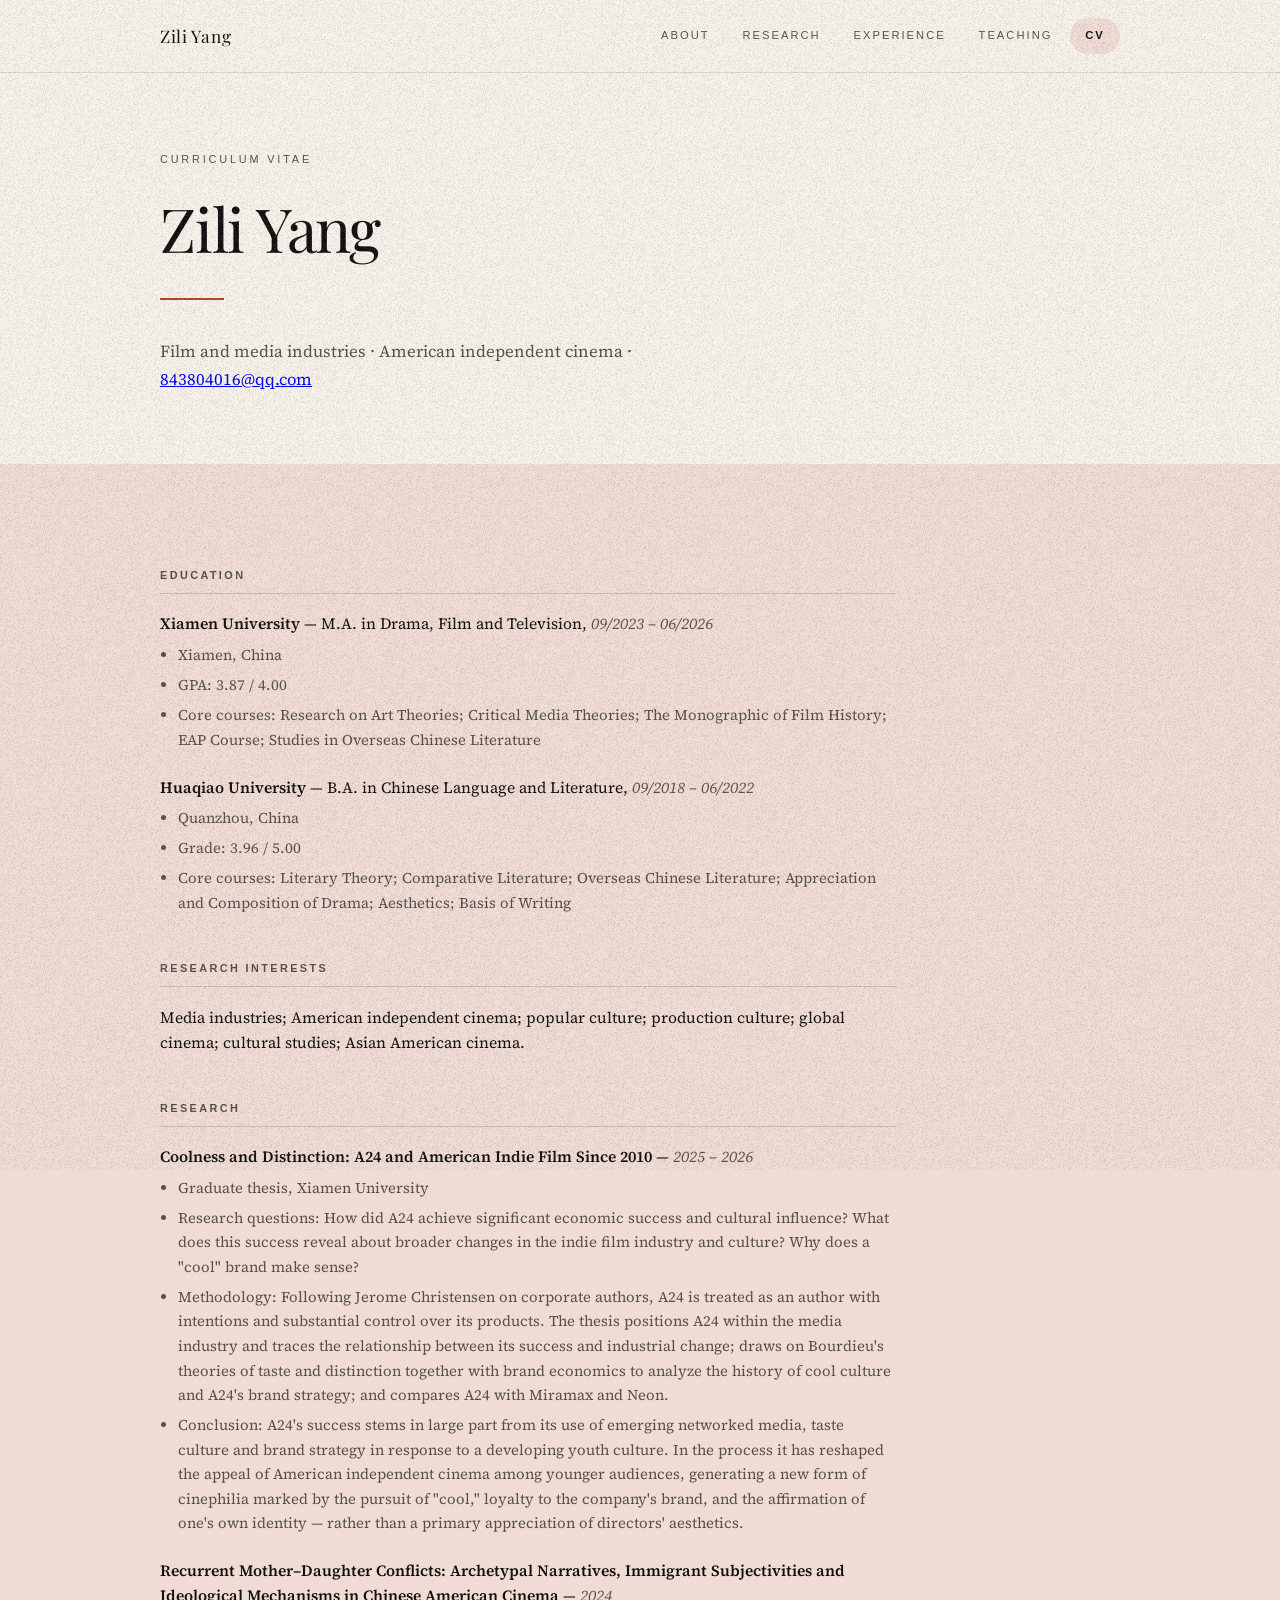
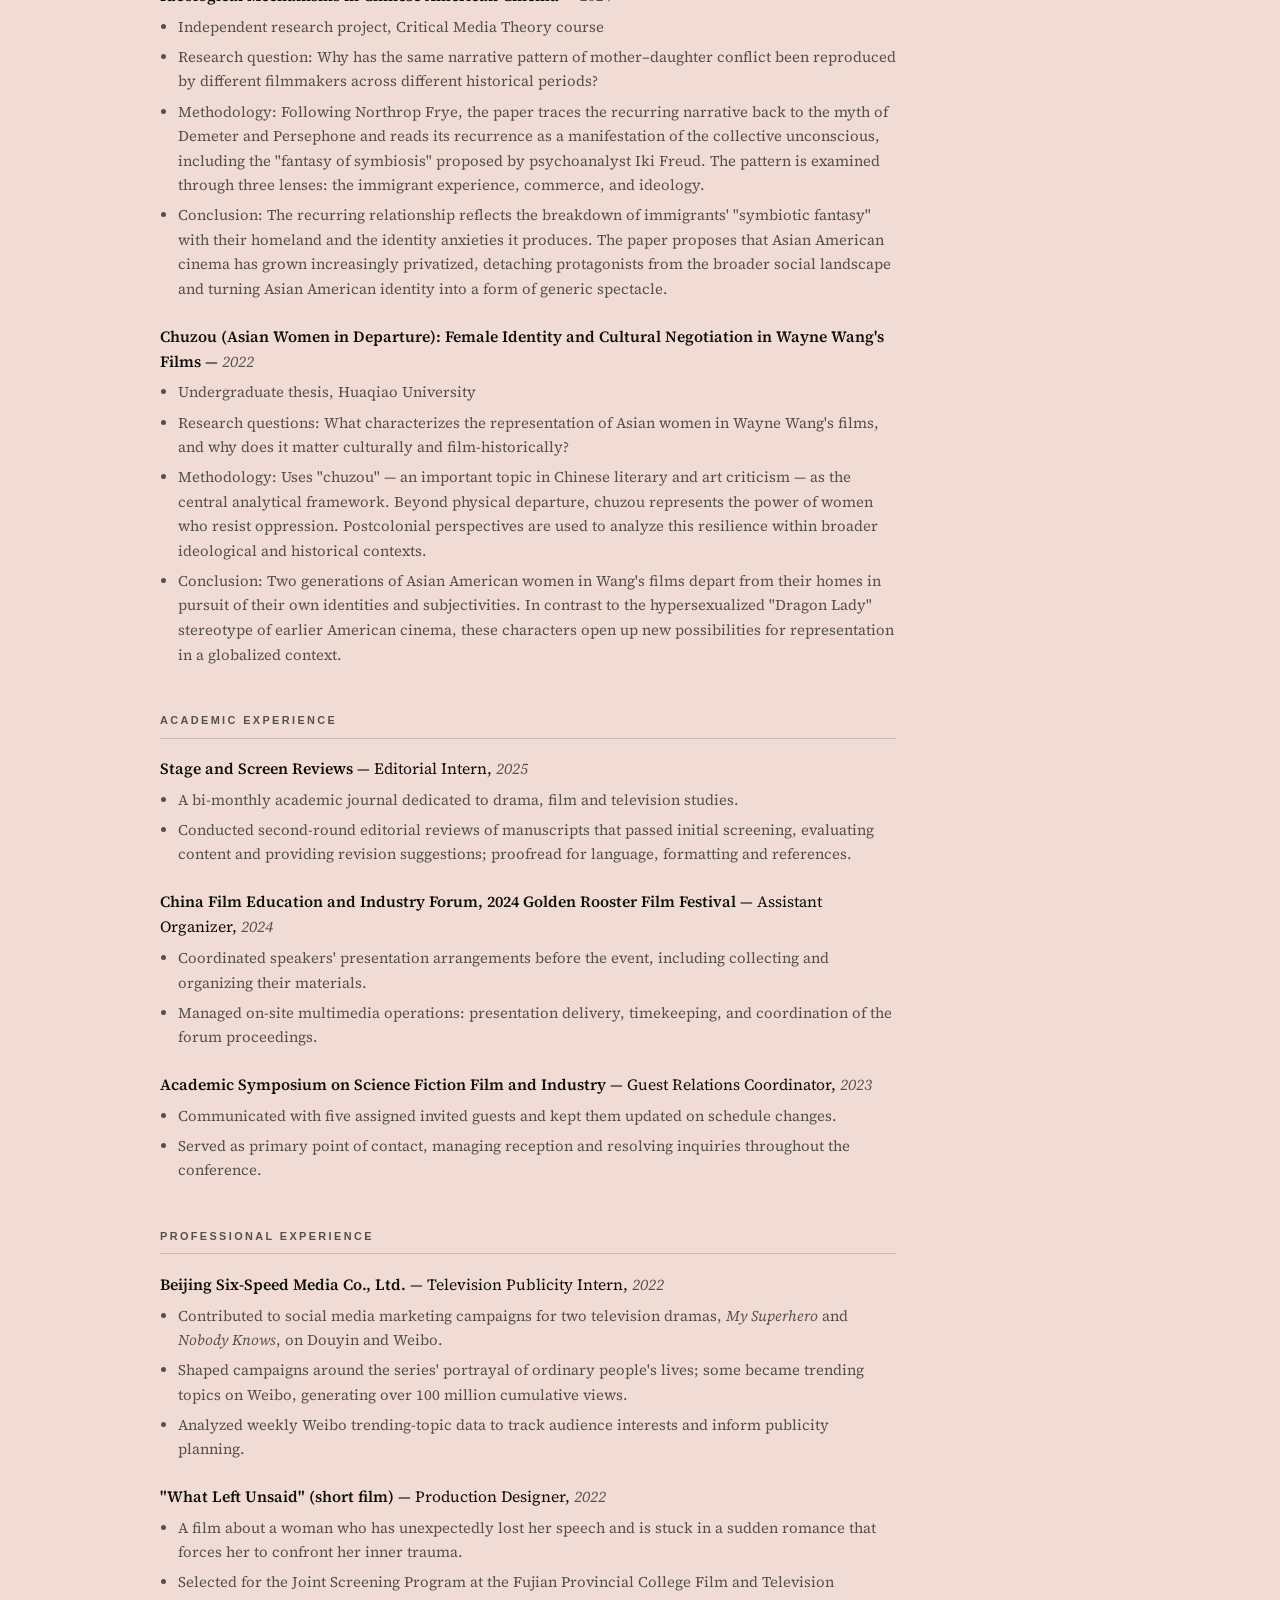
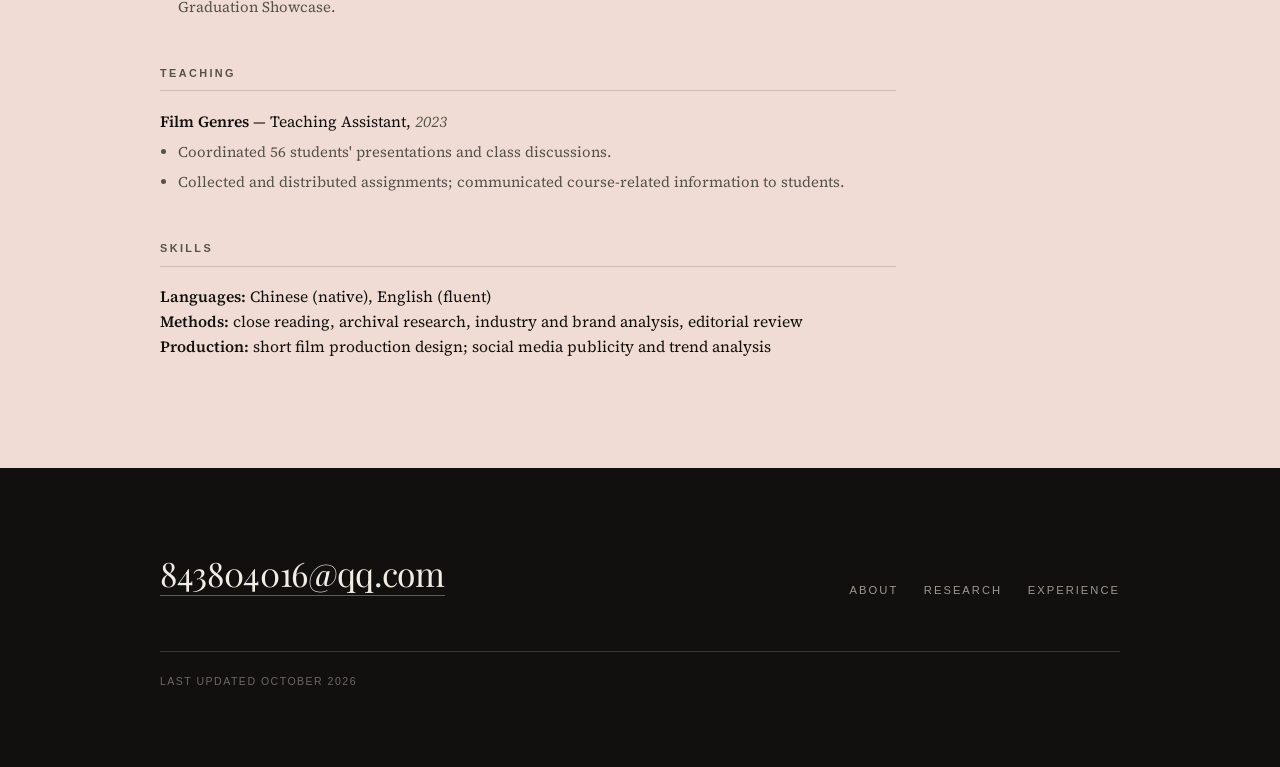
==== cv.html @ bf41a6b5 "Multi-page editorial site with top navigation" ====
<!DOCTYPE html>
<html lang="en">
<head>
  <meta charset="UTF-8">
  <meta name="viewport" content="width=device-width, initial-scale=1">
  <title>CV — Zili Yang</title>
  <meta name="description" content="Curriculum vitae of Zili Yang — education, research, academic and professional experience.">
  <link rel="icon" href="data:image/svg+xml,<svg xmlns='http://www.w3.org/2000/svg' viewBox='0 0 32 32'><rect width='32' height='32' fill='%2312100e'/><text x='16' y='23' font-family='Georgia,serif' font-size='17' font-style='italic' fill='%23f6f2ea' text-anchor='middle'>Z</text></svg>">
  <link rel="stylesheet" href="style.css">
</head>
<body>

  <header class="nav">
    <div class="wrap nav-inner">
      <a class="nav-name" href="index.html">Zili Yang</a>
      <nav class="nav-links">
        <a href="index.html">About</a>
        <a href="research.html">Research</a>
        <a href="experience.html">Experience</a>
        <a href="teaching.html">Teaching</a>
        <a class="is-active" href="cv.html">CV</a>
      </nav>
    </div>
  </header>

  <section class="band band--paper page-head">
    <div class="wrap">
      <p class="kicker">Curriculum vitae</p>
      <h1 class="page-title">Zili Yang</h1>
      <div class="hero-rule"></div>
      <p class="page-lede">
        Film and media industries · American independent cinema ·
        <a href="mailto:843804016@qq.com">843804016@qq.com</a>
      </p>
    </div>
  </section>

  <section class="band band--blush">
    <div class="wrap">
      <div class="cv">

        <h3>Education</h3>

        <div class="entry-block">
          <p><strong>Xiamen University</strong> — M.A. in Drama, Film and Television, <em>09/2023 – 06/2026</em></p>
          <ul>
            <li>Xiamen, China</li>
            <li>GPA: 3.87 / 4.00</li>
            <li>Core courses: Research on Art Theories; Critical Media Theories; The Monographic of Film History; EAP Course; Studies in Overseas Chinese Literature</li>
          </ul>
        </div>

        <div class="entry-block">
          <p><strong>Huaqiao University</strong> — B.A. in Chinese Language and Literature, <em>09/2018 – 06/2022</em></p>
          <ul>
            <li>Quanzhou, China</li>
            <li>Grade: 3.96 / 5.00</li>
            <li>Core courses: Literary Theory; Comparative Literature; Overseas Chinese Literature; Appreciation and Composition of Drama; Aesthetics; Basis of Writing</li>
          </ul>
        </div>

        <h3>Research Interests</h3>
        <p>
          Media industries; American independent cinema; popular culture;
          production culture; global cinema; cultural studies; Asian American
          cinema.
        </p>

        <h3>Research</h3>

        <div class="entry-block">
          <p><strong>Coolness and Distinction: A24 and American Indie Film Since 2010</strong> — <em>2025 – 2026</em></p>
          <ul>
            <li>Graduate thesis, Xiamen University</li>
            <li>Research questions: How did A24 achieve significant economic success and cultural influence? What does this success reveal about broader changes in the indie film industry and culture? Why does a "cool" brand make sense?</li>
            <li>Methodology: Following Jerome Christensen on corporate authors, A24 is treated as an author with intentions and substantial control over its products. The thesis positions A24 within the media industry and traces the relationship between its success and industrial change; draws on Bourdieu's theories of taste and distinction together with brand economics to analyze the history of cool culture and A24's brand strategy; and compares A24 with Miramax and Neon.</li>
            <li>Conclusion: A24's success stems in large part from its use of emerging networked media, taste culture and brand strategy in response to a developing youth culture. In the process it has reshaped the appeal of American independent cinema among younger audiences, generating a new form of cinephilia marked by the pursuit of "cool," loyalty to the company's brand, and the affirmation of one's own identity — rather than a primary appreciation of directors' aesthetics.</li>
          </ul>
        </div>

        <div class="entry-block">
          <p><strong>Recurrent Mother–Daughter Conflicts: Archetypal Narratives, Immigrant Subjectivities and Ideological Mechanisms in Chinese American Cinema</strong> — <em>2024</em></p>
          <ul>
            <li>Independent research project, Critical Media Theory course</li>
            <li>Research question: Why has the same narrative pattern of mother–daughter conflict been reproduced by different filmmakers across different historical periods?</li>
            <li>Methodology: Following Northrop Frye, the paper traces the recurring narrative back to the myth of Demeter and Persephone and reads its recurrence as a manifestation of the collective unconscious, including the "fantasy of symbiosis" proposed by psychoanalyst Iki Freud. The pattern is examined through three lenses: the immigrant experience, commerce, and ideology.</li>
            <li>Conclusion: The recurring relationship reflects the breakdown of immigrants' "symbiotic fantasy" with their homeland and the identity anxieties it produces. The paper proposes that Asian American cinema has grown increasingly privatized, detaching protagonists from the broader social landscape and turning Asian American identity into a form of generic spectacle.</li>
          </ul>
        </div>

        <div class="entry-block">
          <p><strong>Chuzou (Asian Women in Departure): Female Identity and Cultural Negotiation in Wayne Wang's Films</strong> — <em>2022</em></p>
          <ul>
            <li>Undergraduate thesis, Huaqiao University</li>
            <li>Research questions: What characterizes the representation of Asian women in Wayne Wang's films, and why does it matter culturally and film-historically?</li>
            <li>Methodology: Uses "chuzou" — an important topic in Chinese literary and art criticism — as the central analytical framework. Beyond physical departure, chuzou represents the power of women who resist oppression. Postcolonial perspectives are used to analyze this resilience within broader ideological and historical contexts.</li>
            <li>Conclusion: Two generations of Asian American women in Wang's films depart from their homes in pursuit of their own identities and subjectivities. In contrast to the hypersexualized "Dragon Lady" stereotype of earlier American cinema, these characters open up new possibilities for representation in a globalized context.</li>
          </ul>
        </div>

        <h3>Academic Experience</h3>

        <div class="entry-block">
          <p><strong>Stage and Screen Reviews</strong> — Editorial Intern, <em>2025</em></p>
          <ul>
            <li>A bi-monthly academic journal dedicated to drama, film and television studies.</li>
            <li>Conducted second-round editorial reviews of manuscripts that passed initial screening, evaluating content and providing revision suggestions; proofread for language, formatting and references.</li>
          </ul>
        </div>

        <div class="entry-block">
          <p><strong>China Film Education and Industry Forum, 2024 Golden Rooster Film Festival</strong> — Assistant Organizer, <em>2024</em></p>
          <ul>
            <li>Coordinated speakers' presentation arrangements before the event, including collecting and organizing their materials.</li>
            <li>Managed on-site multimedia operations: presentation delivery, timekeeping, and coordination of the forum proceedings.</li>
          </ul>
        </div>

        <div class="entry-block">
          <p><strong>Academic Symposium on Science Fiction Film and Industry</strong> — Guest Relations Coordinator, <em>2023</em></p>
          <ul>
            <li>Communicated with five assigned invited guests and kept them updated on schedule changes.</li>
            <li>Served as primary point of contact, managing reception and resolving inquiries throughout the conference.</li>
          </ul>
        </div>

        <h3>Professional Experience</h3>

        <div class="entry-block">
          <p><strong>Beijing Six-Speed Media Co., Ltd.</strong> — Television Publicity Intern, <em>2022</em></p>
          <ul>
            <li>Contributed to social media marketing campaigns for two television dramas, <em>My Superhero</em> and <em>Nobody Knows</em>, on Douyin and Weibo.</li>
            <li>Shaped campaigns around the series' portrayal of ordinary people's lives; some became trending topics on Weibo, generating over 100 million cumulative views.</li>
            <li>Analyzed weekly Weibo trending-topic data to track audience interests and inform publicity planning.</li>
          </ul>
        </div>

        <div class="entry-block">
          <p><strong>"What Left Unsaid" (short film)</strong> — Production Designer, <em>2022</em></p>
          <ul>
            <li>A film about a woman who has unexpectedly lost her speech and is stuck in a sudden romance that forces her to confront her inner trauma.</li>
            <li>Selected for the Joint Screening Program at the Fujian Provincial College Film and Television Graduation Showcase.</li>
          </ul>
        </div>

        <h3>Teaching</h3>

        <div class="entry-block">
          <p><strong>Film Genres</strong> — Teaching Assistant, <em>2023</em></p>
          <ul>
            <li>Coordinated 56 students' presentations and class discussions.</li>
            <li>Collected and distributed assignments; communicated course-related information to students.</li>
          </ul>
        </div>

        <h3>Skills</h3>
        <p>
          <strong>Languages:</strong> Chinese (native), English (fluent)<br>
          <strong>Methods:</strong> close reading, archival research, industry and brand analysis, editorial review<br>
          <strong>Production:</strong> short film production design; social media publicity and trend analysis
        </p>

      </div>
    </div>
  </section>

  <footer class="band band--ink footer">
    <div class="wrap">
      <div class="footer-grid">
        <p class="footer-mail">
          <a href="mailto:843804016@qq.com">843804016@qq.com</a>
        </p>
        <ul class="footer-links">
          <li><a href="index.html">About</a></li>
          <li><a href="research.html">Research</a></li>
          <li><a href="experience.html">Experience</a></li>
        </ul>
      </div>
      <p class="footer-note">Last updated October 2026</p>
    </div>
  </footer>

</body>
</html>
---- style.css ----
/* ============================================================
   学术主页 · 视觉层
   ------------------------------------------------------------
   设计语言取自两份参考：
   · 参考一的做法 —— 整片换底色的横带（纸白 / 淡玫瑰 / 墨黑）
     交替出现，Playfair 衬线大标题，人像出血到版面左边缘外。
   · 参考二的做法 —— 电影剧照式的图文交替、散文式图注、
     用极小的大写无衬线字做标签。
   共同点：只有三种颜色、两种字体、一条细红线；
   其余全靠字号落差和留白。
   ============================================================ */

/* ---------- 自动托管在站内的字体（不依赖外部 CDN） ---------- */

@font-face {
  font-family: 'Playfair Display';
  font-style: normal;
  font-weight: 400 900;
  font-display: swap;
  src: url('fonts/playfair-normal.woff2') format('woff2');
}

@font-face {
  font-family: 'Playfair Display';
  font-style: italic;
  font-weight: 400 900;
  font-display: swap;
  src: url('fonts/playfair-italic.woff2') format('woff2');
}

@font-face {
  font-family: 'Source Serif 4';
  font-style: normal;
  font-weight: 200 900;
  font-display: swap;
  src: url('fonts/sourceserif-normal.woff2') format('woff2');
}

@font-face {
  font-family: 'Source Serif 4';
  font-style: italic;
  font-weight: 200 900;
  font-display: swap;
  src: url('fonts/sourceserif-italic.woff2') format('woff2');
}

/* ---------- 控制面板：改这里就能换掉整套气质 ---------- */

:root {
  --paper:     #f6f2ea;   /* 纸白，带暖调 */
  --blush:     #f0dcd4;   /* 淡玫瑰，用于人像带 */
  --ink:       #12100e;   /* 墨黑，稍微偏棕，比纯黑柔和 */
  --ink-soft:  #56504a;
  --accent:    #b8402e;   /* 唯一的彩色：电影海报那种暗红 */
  --on-ink:    #f2ede4;   /* 墨黑底上的字色 */

  --display: 'Playfair Display', Georgia, 'Songti SC', SimSun, serif;
  --body:    'Source Serif 4', Georgia, 'Songti SC', SimSun, serif;
  --label:   'Segoe UI', -apple-system, 'PingFang SC', 'Microsoft YaHei', sans-serif;

  --wrap: 68rem;          /* 版面宽度 */
  --gutter: clamp(1.25rem, 5vw, 4.5rem);
}

* { box-sizing: border-box; }

html {
  scroll-behavior: smooth;
  -webkit-text-size-adjust: 100%;
}

body {
  margin: 0;
  background: var(--paper);
  color: var(--ink);
  font-family: var(--body);
  font-size: 1.0625rem;
  line-height: 1.72;
  -webkit-font-smoothing: antialiased;
}

img { max-width: 100%; display: block; }

/* ---------- 全站胶片颗粒 ---------- */
/* 一层固定覆盖视口的噪点贴图（grain.png，黑白点 + 极低透明度），
   不参与布局、不接收鼠标事件。因为贴图里同时有白点和黑点，
   浅色带上显脏、深色带上显亮，两个底都能吃到。
   想调强弱：改这里的 opacity（整体），或重新生成 grain.png 调 alpha。 */

body::after {
  content: '';
  position: fixed;
  inset: -30%;
  z-index: 60;
  pointer-events: none;
  background-image: url('grain.png');
  background-size: 220px 220px;
  opacity: 0.85;
  animation: grain-shift 1.6s steps(5) infinite;
  will-change: transform;
}

@keyframes grain-shift {
  0%   { transform: translate(0, 0); }
  20%  { transform: translate(-1.2%, -0.8%); }
  40%  { transform: translate(0.9%, -1.4%); }
  60%  { transform: translate(-0.7%, 1.1%); }
  80%  { transform: translate(1.3%, 0.5%); }
  100% { transform: translate(0, 0); }
}

@media (prefers-reduced-motion: reduce) {
  body::after { animation: none; }
}

/* ---------- 横带：整片换底色的基础单元 ---------- */

.band {
  position: relative;
  padding: clamp(3.5rem, 8vw, 7.5rem) 0;
}

.band--paper { background: var(--paper); }
.band--blush { background: var(--blush); }
.band--ink   { background: var(--ink); color: var(--on-ink); }

.wrap {
  max-width: var(--wrap);
  margin: 0 auto;
  padding: 0 var(--gutter);
}

/* ---------- 顶部条 ---------- */

.topbar {
  position: sticky;
  top: 0;
  z-index: 20;
  background: var(--paper);
  background: color-mix(in srgb, var(--paper) 92%, transparent);
  backdrop-filter: blur(10px);
  border-bottom: 1px solid color-mix(in srgb, var(--ink) 12%, transparent);
}

.topbar-inner {
  display: flex;
  align-items: baseline;
  justify-content: space-between;
  gap: 1.5rem;
  padding-top: 1rem;
  padding-bottom: 1rem;
}

.topbar-name {
  font-family: var(--display);
  font-size: 1rem;
  letter-spacing: 0.06em;
}

.topnav {
  display: flex;
  gap: clamp(1rem, 3vw, 2.25rem);
}

.topnav a,
.hero-links a,
.footer-links a {
  font-family: var(--label);
  font-size: 0.7rem;
  font-weight: 500;
  letter-spacing: 0.18em;
  text-transform: uppercase;
  color: var(--ink-soft);
  text-decoration: none;
  transition: color 0.18s ease;
}

.topnav a:hover,
.hero-links a:hover { color: var(--accent); }

/* ---------- 首屏 ---------- */

.hero {
  padding-top: clamp(3rem, 7vw, 6rem);
  padding-bottom: 0;
  overflow: hidden;
}

.kicker {
  margin: 0 0 1.75rem;
  font-family: var(--label);
  font-size: 0.68rem;
  font-weight: 500;
  letter-spacing: 0.26em;
  text-transform: uppercase;
  color: var(--ink-soft);
}

.hero-name {
  margin: 0;
  font-family: var(--display);
  font-weight: 400;
  font-size: clamp(3.4rem, 13vw, 9rem);
  line-height: 0.86;
  letter-spacing: -0.025em;
}

.hero-rule {
  width: 4rem;
  height: 2px;
  margin: clamp(1.5rem, 3vw, 2.5rem) 0;
  background: var(--accent);
}

.hero-lede {
  max-width: 34rem;
  margin: 0 0 2rem;
  font-size: clamp(1.05rem, 1.6vw, 1.3rem);
  line-height: 1.6;
}

.hero-links {
  display: flex;
  flex-wrap: wrap;
  gap: 0.75rem 2rem;
  margin: 0;
  padding: 0 0 clamp(2.5rem, 6vw, 4.5rem);
  list-style: none;
}

.hero-links a { border-bottom: 1px solid color-mix(in srgb, var(--ink) 25%, transparent); padding-bottom: 2px; }

/* 首屏底部一条极细的红色键线，作为进入下一带的过渡 */
.hero::after {
  content: '';
  display: block;
  height: 1px;
  background: color-mix(in srgb, var(--ink) 14%, transparent);
}

/* ---------- 章节编号标签 ---------- */

.section-num {
  margin: 0 0 1.75rem;
  font-family: var(--label);
  font-size: 0.68rem;
  font-weight: 500;
  letter-spacing: 0.24em;
  text-transform: uppercase;
  color: var(--accent);
}

.band--ink .section-num { color: color-mix(in srgb, var(--on-ink) 55%, transparent); }

h2 {
  margin: 0 0 1.5rem;
  font-family: var(--display);
  font-weight: 400;
  font-size: clamp(1.75rem, 3.6vw, 2.6rem);
  line-height: 1.12;
  letter-spacing: -0.015em;
}

/* ---------- About：人像出血 + 正文 ---------- */

.about-grid {
  display: grid;
  grid-template-columns: minmax(0, 22rem) minmax(0, 1fr);
  gap: clamp(2rem, 5vw, 4.5rem);
  align-items: start;
}

/* 人像向左溢出到版面外，模仿参考一里被切掉一半的脸 */
.about-portrait {
  margin-left: calc(var(--gutter) * -1 - 3rem);
}

.portrait-frame {
  position: relative;
  aspect-ratio: 3 / 4;
  background: #191614;
  overflow: hidden;
}

.portrait-frame img {
  width: 100%;
  height: 100%;
  object-fit: cover;
  filter: grayscale(1) contrast(1.08);
}

.portrait-placeholder {
  position: absolute;
  inset: 0;
  display: grid;
  place-content: center;
  gap: 0.5rem;
  text-align: center;
  font-family: var(--label);
  font-size: 0.62rem;
  letter-spacing: 0.22em;
  text-transform: uppercase;
  color: color-mix(in srgb, var(--on-ink) 42%, transparent);
}

.portrait-frame::before {
  content: '';
  position: absolute;
  inset: 0.75rem;
  border: 1px solid color-mix(in srgb, var(--on-ink) 16%, transparent);
  pointer-events: none;
  z-index: 1;
}

.portrait-cap {
  margin: 0.75rem 0 0;
  font-family: var(--label);
  font-size: 0.62rem;
  letter-spacing: 0.16em;
  text-transform: uppercase;
  color: var(--ink-soft);
}

.about-copy p { margin: 0 0 1.15rem; max-width: 34rem; }

.interests {
  margin-top: 2rem !important;
  padding-top: 1.25rem;
  border-top: 1px solid color-mix(in srgb, var(--ink) 18%, transparent);
  font-size: 0.95rem;
  line-height: 1.7;
  color: var(--ink-soft);
}

.interests strong {
  font-family: var(--label);
  font-size: 0.66rem;
  font-weight: 600;
  letter-spacing: 0.2em;
  text-transform: uppercase;
  color: var(--ink);
  display: block;
  margin-bottom: 0.5rem;
}

/* ---------- 墨黑引文带：整页唯一"电影感"的正面 ---------- */

.quote {
  overflow: hidden;
  text-align: center;
}

.quote .wrap { position: relative; }

.quote blockquote {
  margin: 0 auto;
  max-width: 30ch;
  font-family: var(--display);
  font-style: italic;
  font-weight: 400;
  font-size: clamp(1.5rem, 3.4vw, 2.4rem);
  line-height: 1.34;
  letter-spacing: -0.01em;
}

.quote cite {
  display: block;
  margin-top: 2rem;
  font-family: var(--label);
  font-style: normal;
  font-size: 0.66rem;
  letter-spacing: 0.24em;
  text-transform: uppercase;
  color: color-mix(in srgb, var(--on-ink) 50%, transparent);
}

/* ---------- 论文列表 ---------- */

.group {
  margin: 3rem 0 1rem;
  font-family: var(--label);
  font-size: 0.68rem;
  font-weight: 600;
  letter-spacing: 0.22em;
  text-transform: uppercase;
  color: var(--ink-soft);
}

.group:first-of-type { margin-top: 2rem; }

.entries {
  margin: 0;
  padding: 0;
  list-style: none;
  border-top: 1px solid color-mix(in srgb, var(--ink) 16%, transparent);
}

.entry {
  display: grid;
  grid-template-columns: 5rem minmax(0, 1fr);
  gap: clamp(1rem, 3vw, 2.5rem);
  padding: 1.35rem 0;
  border-bottom: 1px solid color-mix(in srgb, var(--ink) 16%, transparent);
}

.entry-year {
  font-family: var(--display);
  font-style: italic;
  font-size: 1.05rem;
  color: var(--ink-soft);
  padding-top: 0.1rem;
}

.entry-title {
  margin: 0 0 0.3rem;
  font-weight: 600;
  font-size: 1.05rem;
  line-height: 1.45;
}

.entry-meta {
  margin: 0;
  font-style: italic;
  font-size: 0.94rem;
  color: var(--ink-soft);
  line-height: 1.5;
}

/* ---------- 影单 ---------- */

.films-intro {
  max-width: 32rem;
  margin: 0 0 2.5rem;
}

.films {
  margin: 0;
  padding: 0;
  list-style: none;
  display: grid;
  grid-template-columns: repeat(2, minmax(0, 1fr));
  border-top: 1px solid color-mix(in srgb, var(--ink) 16%, transparent);
}

.films li {
  padding: 1.6rem 2.25rem 1.6rem 0;
  border-bottom: 1px solid color-mix(in srgb, var(--ink) 16%, transparent);
}

/* 两栏之间一条竖线，读起来像账本而不是卡片列表 */
.films li:nth-child(odd) {
  border-right: 1px solid color-mix(in srgb, var(--ink) 16%, transparent);
}

.films li:nth-child(even) {
  padding-left: 2.25rem;
  padding-right: 0;
}

.film-title {
  margin: 0 0 0.3rem;
  font-family: var(--display);
  font-style: italic;
  font-weight: 400;
  font-size: 1.3rem;
  line-height: 1.25;
}

.film-meta {
  margin: 0 0 0.65rem;
  font-family: var(--label);
  font-size: 0.62rem;
  letter-spacing: 0.18em;
  text-transform: uppercase;
  color: var(--ink-soft);
}

.film-note {
  margin: 0;
  font-size: 0.93rem;
  line-height: 1.55;
  color: var(--ink-soft);
}

/* ---------- 教学 ---------- */

.teach-list {
  margin: 0;
  padding: 0;
  list-style: none;
  border-top: 1px solid color-mix(in srgb, var(--ink) 16%, transparent);
}

.teach-list li {
  display: grid;
  grid-template-columns: 8rem minmax(0, 1fr);
  gap: clamp(1rem, 3vw, 2.5rem);
  padding: 1.15rem 0;
  border-bottom: 1px solid color-mix(in srgb, var(--ink) 16%, transparent);
}

.teach-when {
  font-family: var(--label);
  font-size: 0.7rem;
  letter-spacing: 0.14em;
  text-transform: uppercase;
  color: var(--ink-soft);
  padding-top: 0.3rem;
}

.teach-what { font-size: 1rem; line-height: 1.5; }
.teach-what em { font-style: italic; }

.teach-sub {
  display: block;
  font-size: 0.9rem;
  color: var(--ink-soft);
  margin-top: 0.15rem;
}

/* ---------- 页脚 ---------- */

.footer {
  padding: clamp(3rem, 6vw, 5rem) 0;
}

.footer-grid {
  display: grid;
  grid-template-columns: minmax(0, 1fr) auto;
  gap: 2rem;
  align-items: end;
}

.footer-mail {
  margin: 0;
  font-family: var(--display);
  font-size: clamp(1.4rem, 3vw, 2.1rem);
  letter-spacing: -0.01em;
}

.footer-mail a {
  color: var(--on-ink);
  text-decoration: none;
  border-bottom: 1px solid color-mix(in srgb, var(--on-ink) 35%, transparent);
}

.footer-mail a:hover { border-bottom-color: var(--on-ink); }

.footer-links {
  display: flex;
  flex-wrap: wrap;
  gap: 0.6rem 1.6rem;
  margin: 0;
  padding: 0;
  list-style: none;
  justify-content: flex-end;
}

.footer-links a { color: color-mix(in srgb, var(--on-ink) 62%, transparent); }
.footer-links a:hover { color: var(--on-ink); }

.footer-note {
  margin: 3rem 0 0;
  padding-top: 1.25rem;
  border-top: 1px solid color-mix(in srgb, var(--on-ink) 18%, transparent);
  font-family: var(--label);
  font-size: 0.66rem;
  letter-spacing: 0.14em;
  text-transform: uppercase;
  color: color-mix(in srgb, var(--on-ink) 40%, transparent);
}

/* ---------- 窄屏 ---------- */

@media (max-width: 46rem) {
  body { font-size: 1rem; }

  .topbar-inner { flex-direction: column; gap: 0.5rem; }
  .topnav { gap: 1.25rem; flex-wrap: wrap; }

  .about-grid { grid-template-columns: 1fr; }
  .about-portrait { margin-left: 0; }
  .portrait-frame { aspect-ratio: 4 / 3; }

  .entry,
  .teach-list li { grid-template-columns: 1fr; gap: 0.35rem; }
  .entry-year { padding-top: 0; }

  .films { grid-template-columns: 1fr; }
  .films li:nth-child(odd) { border-right: none; }
  .films li:nth-child(even) { padding-left: 0; }
  .films li { padding-right: 0; }

  .footer-grid { grid-template-columns: 1fr; align-items: start; }
  .footer-links { justify-content: flex-start; }
}

/* ---------- 深色系统 ---------- */

@media (prefers-color-scheme: dark) {
  :root {
    --paper:    #14120f;
    --blush:    #201a17;
    --ink:      #f2ede4;
    --ink-soft: #a09a92;
    --on-ink:   #14120f;
  }

  .band--ink { background: #f2ede4; color: #14120f; }
  .band--ink .section-num { color: #7a7166; }
}

/* ---------- 打印 ---------- */

@media print {
  .topbar { display: none; }
  body { background: #fff; color: #000; font-size: 10.5pt; }
  .band { background: #fff !important; color: #000 !important; padding: 1.5rem 0; }
  .band--ink { border-top: 1px solid #000; }
  body::after { display: none; }
  a { color: #000 !important; border: none !important; }
  .band { break-inside: avoid; }
}

/* ============================================================
   多页面版新增：顶部导航（药丸高亮）、页面标题区、CV 排版
   ============================================================ */

.nav {
  position: sticky;
  top: 0;
  z-index: 30;
  background: var(--paper);
  background: color-mix(in srgb, var(--paper) 92%, transparent);
  backdrop-filter: blur(10px);
  border-bottom: 1px solid color-mix(in srgb, var(--ink) 12%, transparent);
}

.nav-inner {
  display: flex;
  align-items: center;
  justify-content: space-between;
  gap: 1.5rem;
  min-height: 4.5rem;
  flex-wrap: wrap;
}

.nav-name {
  font-family: var(--display);
  font-size: 1.08rem;
  letter-spacing: 0.04em;
  color: var(--ink);
  text-decoration: none;
  border-bottom: none;
}

.nav-links {
  display: flex;
  flex-wrap: wrap;
  gap: 0.15rem;
}

.nav-links a {
  font-family: var(--label);
  font-size: 0.7rem;
  font-weight: 500;
  letter-spacing: 0.18em;
  text-transform: uppercase;
  color: var(--ink-soft);
  text-decoration: none;
  border-bottom: none;
  padding: 0.55rem 0.95rem;
  border-radius: 999px;
  transition: color 0.18s ease, background 0.18s ease;
}

.nav-links a:hover {
  color: var(--ink);
  background: color-mix(in srgb, var(--ink) 7%, transparent);
}

.nav-links a.is-active {
  color: var(--ink);
  font-weight: 600;
  background: var(--blush);
}

/* ---------- 内页标题区 ---------- */

.page-head {
  padding: clamp(3rem, 6vw, 5.5rem) 0 clamp(1.5rem, 3vw, 2.5rem);
}

.page-title {
  margin: 0 0 1.4rem;
  font-family: var(--display);
  font-weight: 400;
  font-size: clamp(2.1rem, 5.5vw, 3.8rem);
  line-height: 1.03;
  letter-spacing: -0.02em;
  max-width: 22ch;
}

.page-lede {
  max-width: 38rem;
  margin: 0 0 2rem;
  font-size: 1.05rem;
  line-height: 1.65;
  color: var(--ink-soft);
}

/* ---------- 研究条目（多页面版更宽松） ---------- */

.study {
  padding: 2rem 0;
  border-bottom: 1px solid color-mix(in srgb, var(--ink) 16%, transparent);
}

.study:first-of-type { border-top: 1px solid color-mix(in srgb, var(--ink) 16%, transparent); }

.study-head {
  display: grid;
  grid-template-columns: 6rem minmax(0, 1fr);
  gap: clamp(1rem, 3vw, 2.5rem);
  align-items: baseline;
}

.study-year {
  font-family: var(--display);
  font-style: italic;
  font-size: 1.05rem;
  color: var(--ink-soft);
}

.study-title {
  margin: 0 0 0.35rem;
  font-family: var(--display);
  font-weight: 400;
  font-size: clamp(1.25rem, 2.6vw, 1.65rem);
  line-height: 1.28;
  letter-spacing: -0.01em;
}

.study-meta {
  margin: 0;
  font-family: var(--label);
  font-size: 0.64rem;
  letter-spacing: 0.18em;
  text-transform: uppercase;
  color: var(--accent);
}

.study-body {
  margin: 1rem 0 0 6rem;
  max-width: 40rem;
}

.study-body p {
  margin: 0 0 0.8rem;
  font-size: 0.97rem;
  line-height: 1.7;
  color: var(--ink-soft);
}

.study-body p:last-child { margin-bottom: 0; }

.study-body strong {
  font-family: var(--label);
  font-size: 0.62rem;
  font-weight: 600;
  letter-spacing: 0.18em;
  text-transform: uppercase;
  color: var(--ink);
  display: block;
  margin-bottom: 0.3rem;
}

/* ---------- CV 页排版 ---------- */

.cv { max-width: 46rem; }

.cv h3 {
  margin: 2.75rem 0 1.1rem;
  padding-bottom: 0.5rem;
  border-bottom: 1px solid color-mix(in srgb, var(--ink) 16%, transparent);
  font-family: var(--label);
  font-size: 0.68rem;
  font-weight: 600;
  letter-spacing: 0.22em;
  text-transform: uppercase;
  color: var(--ink-soft);
}

.cv h3:first-child { margin-top: 0; }

.cv p {
  margin: 0 0 0.4rem;
  font-size: 0.98rem;
  line-height: 1.6;
}

.cv ul {
  margin: 0.4rem 0 1.4rem;
  padding-left: 1.1rem;
}

.cv li {
  margin-bottom: 0.35rem;
  font-size: 0.93rem;
  line-height: 1.65;
  color: var(--ink-soft);
}

.cv strong { color: var(--ink); font-weight: 600; }

.cv em { font-style: italic; color: var(--ink-soft); }

.cv .entry-block { margin-bottom: 1.4rem; }

/* ---------- 窄屏 ---------- */

@media (max-width: 46rem) {
  .nav-inner { flex-direction: column; align-items: flex-start; gap: 0.4rem; padding-top: 0.85rem; padding-bottom: 0.85rem; }
  .nav-links { gap: 0; }
  .nav-links a { padding: 0.45rem 0.7rem; letter-spacing: 0.12em; }
  .study-head { grid-template-columns: 1fr; gap: 0.2rem; }
  .study-body { margin-left: 0; }
}
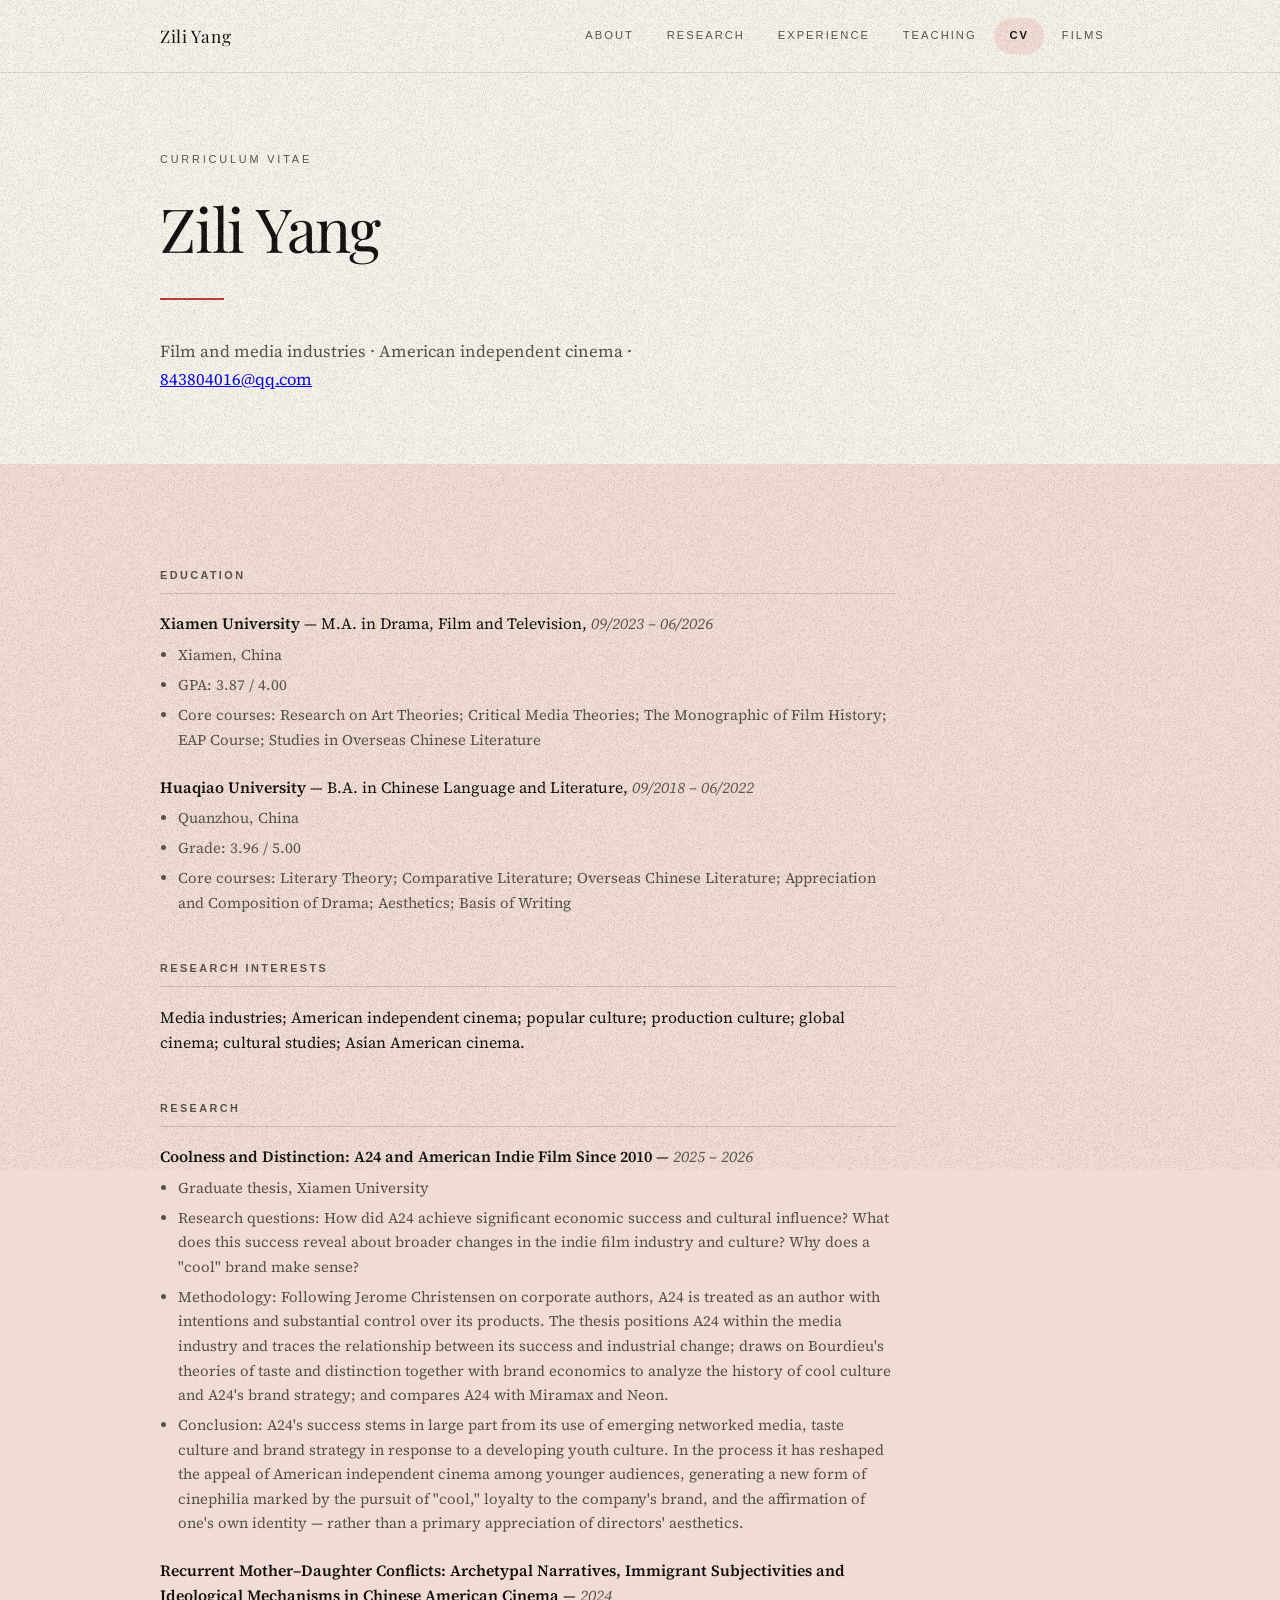
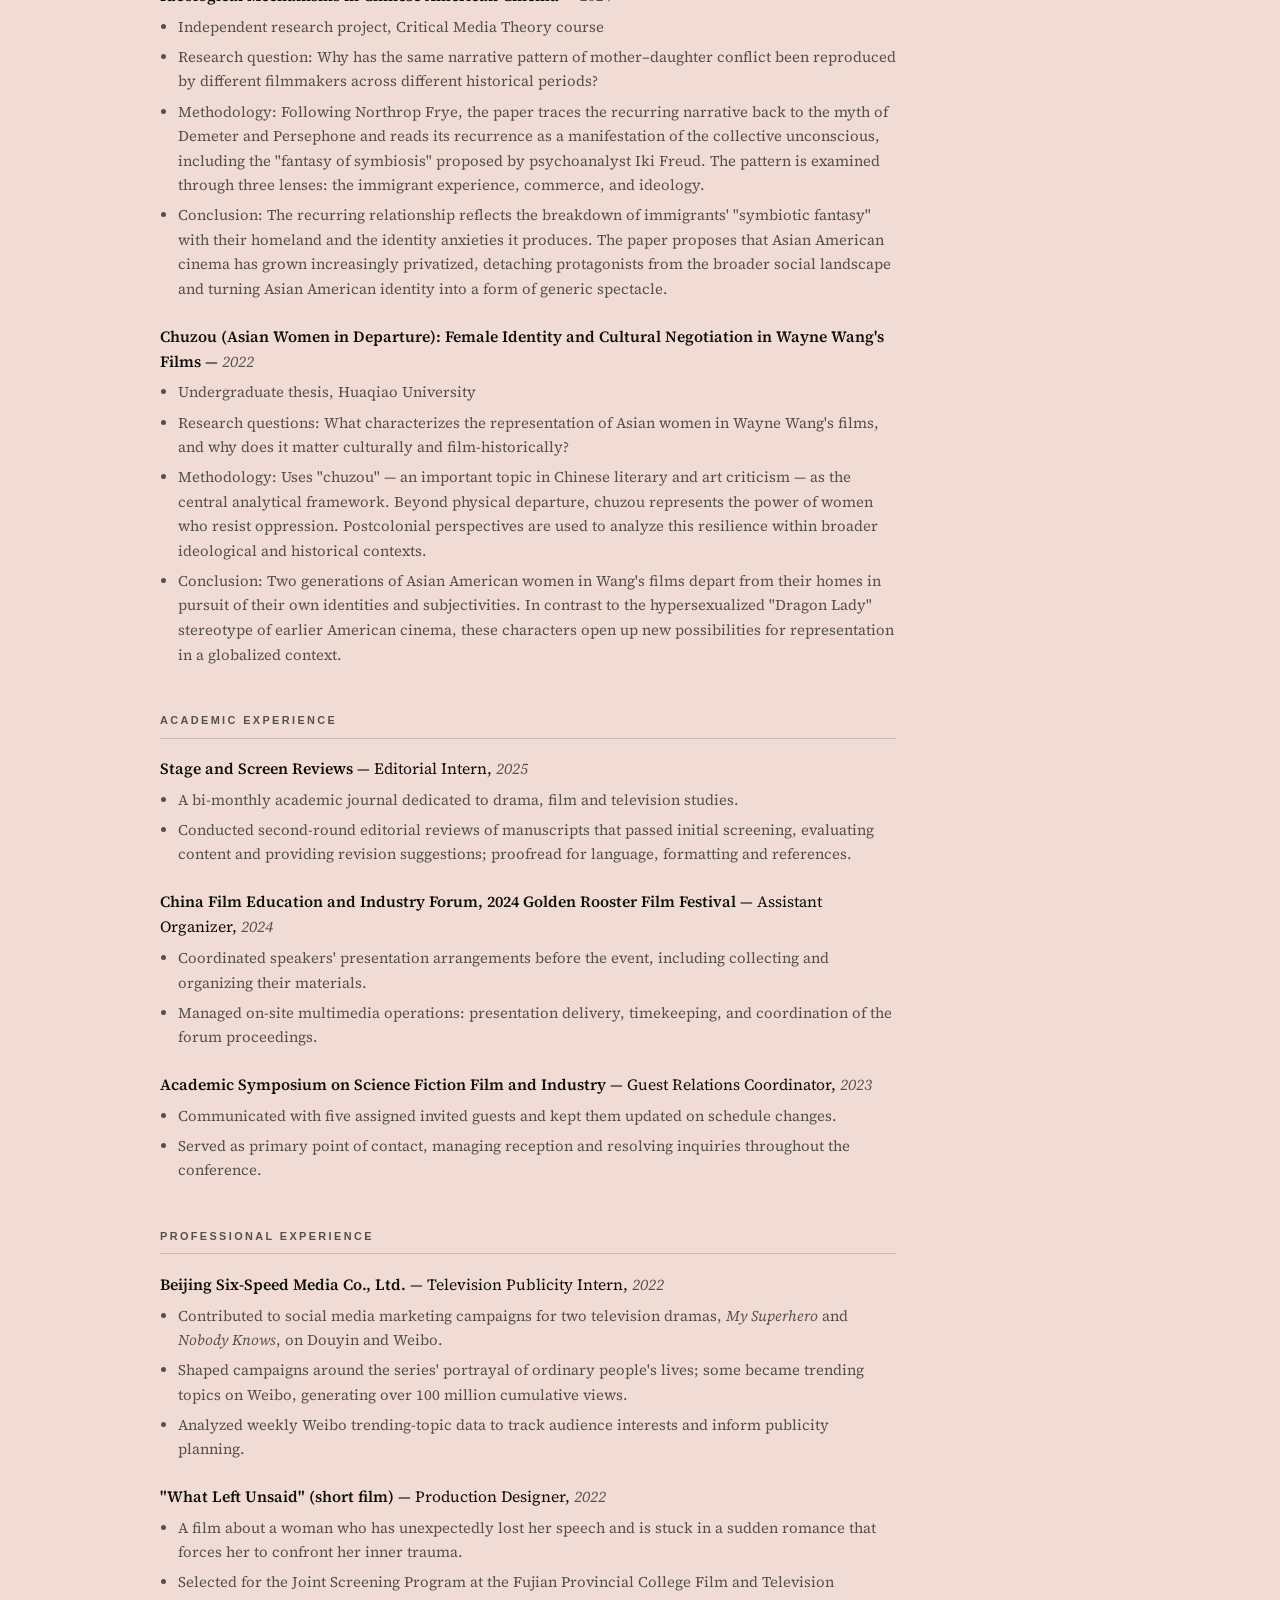
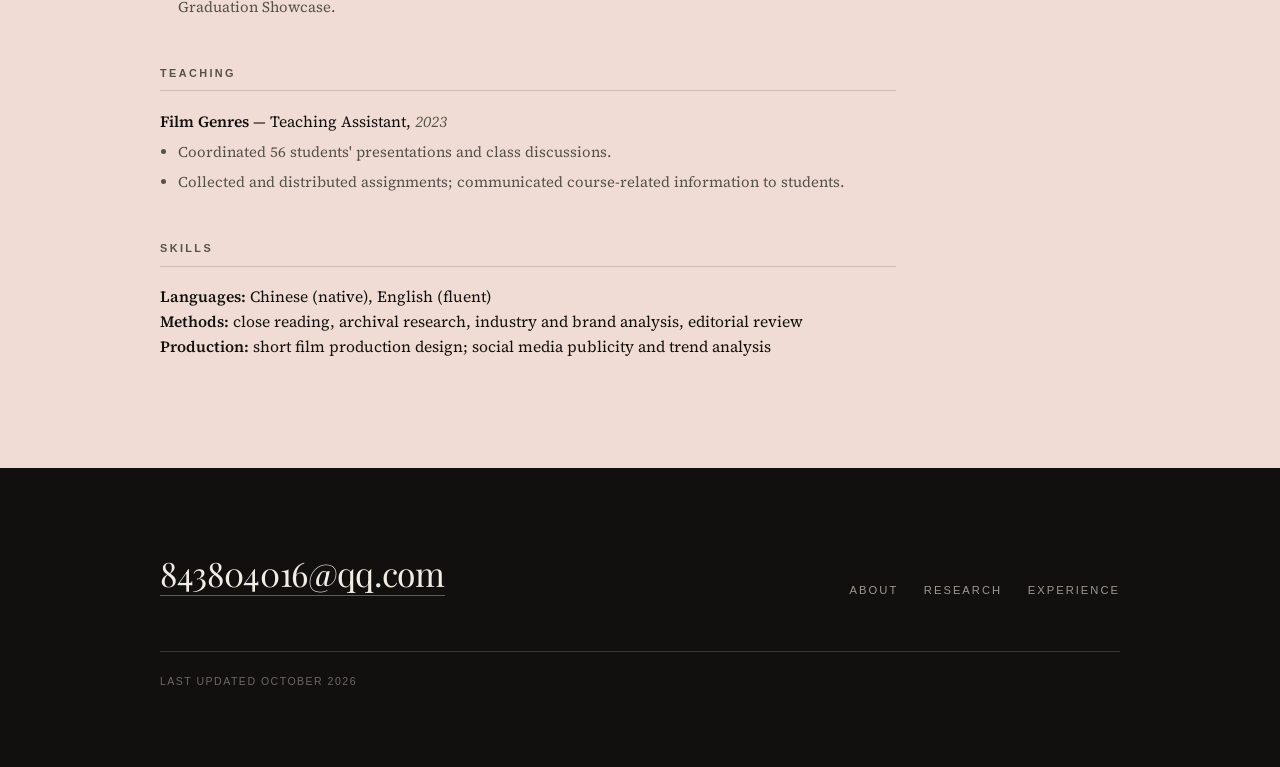
==== commit 9d75447b: "Add Favorite Films section" ====
--- a/cv.html
+++ b/cv.html
@@ -19,6 +19,7 @@
         <a href="experience.html">Experience</a>
         <a href="teaching.html">Teaching</a>
         <a class="is-active" href="cv.html">CV</a>
+        <a href="films.html">Films</a>
       </nav>
     </div>
   </header>
--- a/style.css
+++ b/style.css
@@ -826,3 +826,165 @@
   .study-head { grid-template-columns: 1fr; gap: 0.2rem; }
   .study-body { margin-left: 0; }
 }
+
+/* ============================================================
+   Research 页：可展开的大标题列表（原生 details，零 JS）
+   ============================================================ */
+
+.research-list {
+  border-top: 1px solid color-mix(in srgb, var(--ink) 16%, transparent);
+}
+
+.study-item {
+  border-bottom: 1px solid color-mix(in srgb, var(--ink) 16%, transparent);
+}
+
+.study-item > summary {
+  display: grid;
+  grid-template-columns: 5.5rem minmax(0, 1fr) 1.75rem;
+  gap: clamp(1rem, 3vw, 2.5rem);
+  align-items: start;
+  padding: 2.1rem 0;
+  cursor: pointer;
+  list-style: none;
+  transition: opacity 0.18s ease;
+}
+
+.study-item > summary::-webkit-details-marker { display: none; }
+.study-item > summary::marker { content: ''; }
+
+/* 悬停时标题微微变暗红，暗示可点 */
+.study-item > summary:hover .study-title { color: var(--accent); }
+.study-item > summary:focus-visible { outline: 2px solid var(--accent); outline-offset: 4px; }
+
+.study-item .study-year {
+  font-family: var(--display);
+  font-style: italic;
+  font-size: 1rem;
+  color: var(--ink-soft);
+  padding-top: 0.55rem;
+}
+
+.study-heading { display: block; }
+
+.study-item .study-title {
+  display: block;
+  margin: 0 0 0.55rem;
+  font-family: var(--display);
+  font-weight: 400;
+  font-size: clamp(1.45rem, 3.3vw, 2.05rem);
+  line-height: 1.22;
+  letter-spacing: -0.015em;
+  transition: color 0.18s ease;
+}
+
+.study-item .study-meta {
+  display: block;
+  font-family: var(--label);
+  font-size: 0.63rem;
+  letter-spacing: 0.18em;
+  text-transform: uppercase;
+  color: var(--accent);
+}
+
+/* 右侧的加号，展开时减号 */
+.study-toggle {
+  position: relative;
+  width: 1.75rem;
+  height: 1.75rem;
+  margin-top: 0.4rem;
+  border: 1px solid color-mix(in srgb, var(--ink) 25%, transparent);
+  border-radius: 50%;
+  justify-self: end;
+  transition: border-color 0.18s ease, background 0.18s ease;
+}
+
+.study-toggle::before,
+.study-toggle::after {
+  content: '';
+  position: absolute;
+  top: 50%;
+  left: 50%;
+  background: var(--ink-soft);
+  transition: transform 0.22s ease, opacity 0.22s ease;
+}
+
+.study-toggle::before {
+  width: 0.6rem;
+  height: 1px;
+  transform: translate(-50%, -50%);
+}
+
+.study-toggle::after {
+  width: 1px;
+  height: 0.6rem;
+  transform: translate(-50%, -50%);
+}
+
+.study-item[open] .study-toggle {
+  background: var(--accent);
+  border-color: var(--accent);
+}
+
+.study-item[open] .study-toggle::before,
+.study-item[open] .study-toggle::after { background: var(--paper); }
+
+.study-item[open] .study-toggle::after { opacity: 0; }
+
+.study-item > .study-body {
+  margin: 0 0 2.2rem;
+  padding-left: calc(5.5rem + clamp(1rem, 3vw, 2.5rem));
+  max-width: 46rem;
+  animation: reveal 0.25s ease;
+}
+
+@keyframes reveal {
+  from { opacity: 0; transform: translateY(-4px); }
+  to   { opacity: 1; transform: translateY(0); }
+}
+
+.study-item > .study-body p {
+  margin: 0 0 0.9rem;
+  font-size: 0.98rem;
+  line-height: 1.72;
+  color: var(--ink-soft);
+}
+
+.study-item > .study-body p:last-child { margin-bottom: 0; }
+
+.study-item > .study-body strong {
+  display: block;
+  margin-bottom: 0.3rem;
+  font-family: var(--label);
+  font-size: 0.62rem;
+  font-weight: 600;
+  letter-spacing: 0.18em;
+  text-transform: uppercase;
+  color: var(--ink);
+}
+
+@media (prefers-reduced-motion: reduce) {
+  .study-item > .study-body { animation: none; }
+}
+
+@media (max-width: 46rem) {
+  .study-item > summary { grid-template-columns: 1fr 1.75rem; gap: 0.35rem 1rem; padding: 1.6rem 0; }
+  .study-item .study-year { grid-column: 1 / -1; padding-top: 0; font-size: 0.9rem; }
+  .study-item > .study-body { padding-left: 0; }
+}
+
+/* ============================================================
+   Favorite Films 页：一行一部，短评跟在下面
+   ============================================================ */
+
+.film-note {
+  margin: 0.7rem 0 0;
+  font-size: 0.97rem;
+  line-height: 1.65;
+  color: var(--ink-soft);
+  max-width: 38rem;
+}
+
+/* 影单条目比研究条目矮一点，读起来更轻 */
+.band--blush article.study .study-head { align-items: baseline; }
+.band--blush article.study:first-of-type { border-top: 1px solid color-mix(in srgb, var(--ink) 16%, transparent); }
